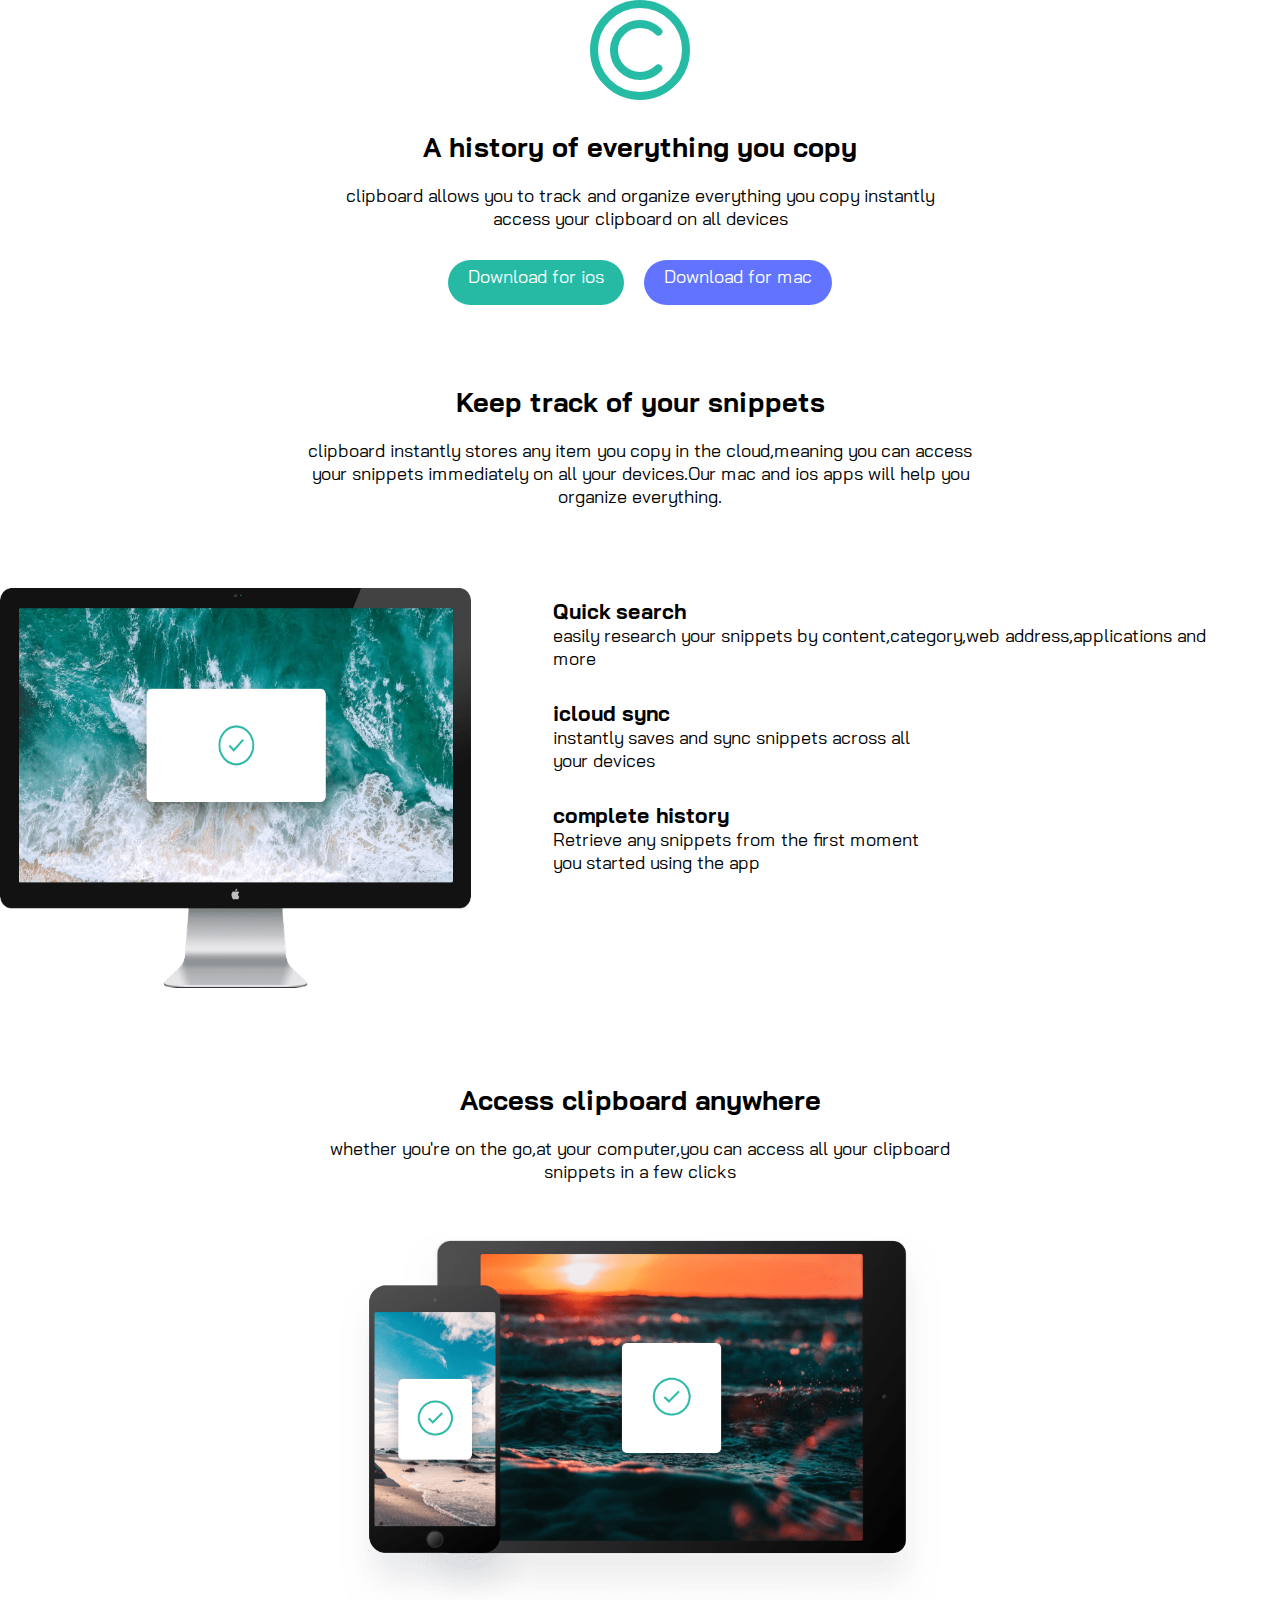
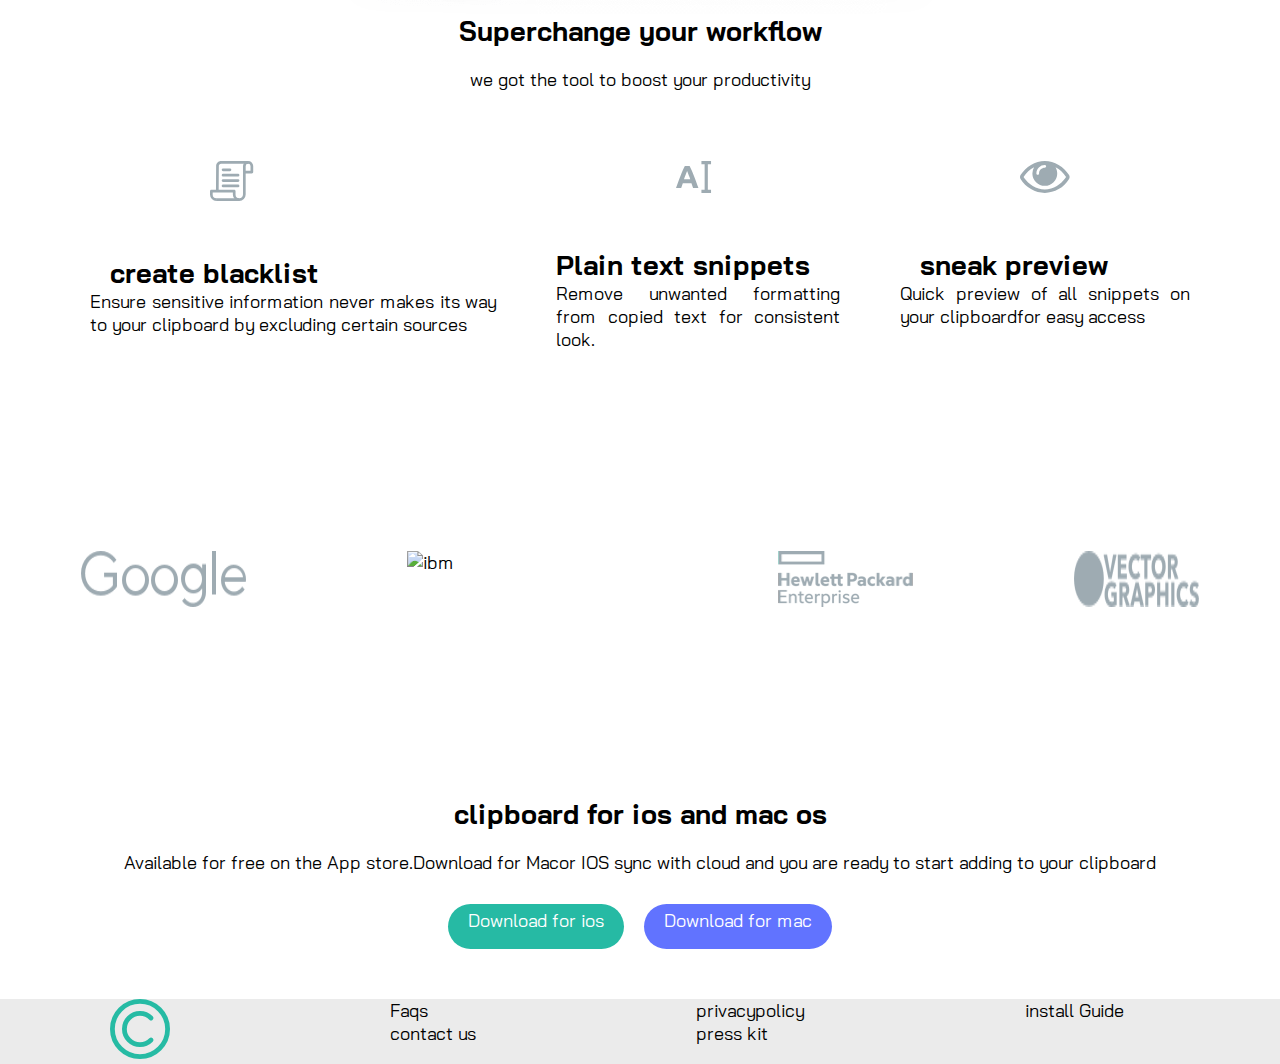
==== index.html @ 1defc910 "Add files via upload" ====
<!DOCTYPE html>
<html>
  <head>
<link href='https://fonts.googleapis.com/css?family=Bai Jamjuree' rel='stylesheet'>
    <meta http-equiv="content-type" content="text/html; charset=utf-8" />
    <meta lang="en">
    <meta name="viewport" widt="device-width,initial-scale=1">
    <link rel="stylesheet" href="index.css" type="text/css" media="all" />
    <title>clipboard landing page</title>

  </head>
  <body>
    
    <div class="container">
      <section class="inner-container">
  <img src="logo.svg" width="100px"  class="logo">
  <div class="txt">
  <h2> A history of everything you copy</h2>
  <p>clipboard allows you to track and organize everything you copy instantly <br>access your clipboard on all  devices</p>
  </div>
  <div class="btn">
  <p class="ios"><a href="classwork.html" target="_blank">Download for ios</a></p>
 <p class="mac"><a href="#">Download for mac</a></p>
 </div>
 <div class="txt">
 <h2 class="gap">Keep track of your snippets </h2>
 <p>clipboard instantly stores any item you copy in the cloud,meaning you can access <br>your snippets immediately on all your devices.Our mac and ios apps will help you<br> organize everything.</p>
    </div>
    </section>
    <section class="section2">
      <div class="computer">
   <img src="image-computer.png" height="400px" width="90%">
      </div>
      <div class="page">
    <div class="txt1" >
      <h3>Quick search</h3>
      <p> easily research your snippets by content,category,web address,applications and more</p>
    </div>
    <div class="txt1">
      <h3>icloud sync</h3>
      <p> instantly saves and sync snippets  across all<br> your devices</p>
    </div>
    <div class="txt1">
      <h3 >complete history</h3>
  <p>Retrieve any snippets from the first moment<br>  you started using the app</p>
    </div>
    </div>
    </section>
    <section class="section3">
      <div class="txt2">
  <h2>Access clipboard anywhere</h2>
     <p> whether you're on the go,at your computer,you can access all your clipboard <br>snippets in a few clicks</p>
     <img src="image-devices.png" alt="device"   class="device">
  <h2>Superchange your workflow</h2>
  <p>we got the tool to boost your productivity</p>
      </div>
    </section>
    <section class="section4">
      <div>
    <img src="icon-blacklist.svg" alt="blacklist" />
    <h2 style="margin:0px 20px">create blacklist</h2>
    <p>Ensure sensitive information never makes its way to your clipboard by excluding certain sources</p>
      </div>
<div>
     <img src="icon-text.svg" alt="text" />
     <h2 >Plain text snippets</h2>
     <p>Remove unwanted formatting from copied text for consistent look.</p>
</div>
<div >
    <img  src="icon-preview.svg" alt="preview" />
    <h2 style="margin:0px 20px">sneak preview</h2>
    <p>Quick preview of all snippets on your clipboardfor easy access</p>
</div>
    </section>
    <section class="section5">
      <div class="icon">
  <img src="logo-google.png" alt="google" />
  <img src="logo-ibm.png" alt="ibm" />
  <img src="logo-microsoft.png" alt="" />
  <img src="logo-hp.png" alt="hp" />
  <img src="logo-vector-graphics.png" alt="" />
      </div>
  <div class="txt2">
        <h2>clipboard for ios and mac os</h2>
        <p>Available for free on the App store.Download for Macor IOS sync with cloud and you are ready  to start  adding  to your clipboard</p>
        </div>
 <div class="btn">
  <p class="ios"><a href="#">Download for ios</a></p>
 <p class="mac"><a href="#">Download for mac</a></p>
 </div>
    </section>
    <footer >
    <div class=footer-logo>
      <img src="logo.svg" alt="logo" width="60px" height="60px">
    </div>
    <div>
      <p>Faqs</p>
      <p>contact us</p>
    </div>
    <div>
    <p>privacypolicy<p>  
    <p>press kit</p>
    </div>
    <div>
      install Guide
    </div>
    <div>
      <img src="icon-facebook.svg" alt="facebook" />
    <img src="icon-twitter.svg" alt="twitter" />
    <img src="icon-instagram.svg" alt="instagram" />
    </div>
    </footer>
  </div>
  </body>
</html>
---- index.css ----
*{
margin: 0;
padding: 0;
}
body{
  font-family:'Bai Jamjuree';
  font-size: 18px;
  font-weight:400,600 ;
}

.logo{
margin-right:auto;
margin-left: auto;
display: block;
margin-bottom:30px ;
}
.txt{
  text-align: center;
  margin-top: 10px;
}
.btn{

  display: flex;
  justify-content: center;
  margin-top:30px ;
  margin-bottom: 50px;
height: 45px;
}


.btn a{ 
  text-decoration: none;
  color:white;

  
}
.btn .ios{
  background-color:hsl(171, 66%, 44%);
}
.btn .mac{
 background-color:hsl(233, 100%, 69%);
}
.btn p{
  padding: 5px 20px;
  margin: 0px 10px;
  border-radius: 50px;
}

.txt p{
  margin-top: 20px;
}
.txt .gap{
  margin-top: 80px;
}
.computer{
  margin-top: 20px;
}
.section2{
  overflow: hidden;
  display:flex;
  margin-top:60px;
}
.txt1 {
  margin: 30px;
}
.txt2{
  margin-top: 90px;
  text-align: center;
}
.txt2 p{
  margin: 20px;
}
.device{
  margin-left: auto;
  margin-right: auto;
  display: block;
  margin-top:50px ;
  width: 600px;
}
@media screen only and(max-width="375px"){
.section4{
  display: block}
icon{
  display: block;
  justify-content: space-around;}
}
.section4{
  display: flex;
}
.section4 {
  margin-left: 60px;
  margin-right:60px;
  text-align: justify;
  padding:0px 0px;
 
}

.section4  div {
  display:inline-block;
  margin: 0px 30px;
}

}
.section4  h2 {
  text-align:center;
  margin: 0px 50px;
  padding: 0px 500px;
  color: red;
}
.section4 img{
margin: 50px 120px ;
padding
}
.section4 p{
  font-size: 18px;
}
.icon{
  display: flex;
  justify-content: space-around;
}
.icon img{
  margin-top: 200px;
  margin-left: 20px;
  margin-right: 20px;
  margin-bottom: 100px;
}
footer{
  width: 120%;
  display:flex;
  justify-content:space-around;
  background-color:
  rgba(60,60,60,0.1);
}
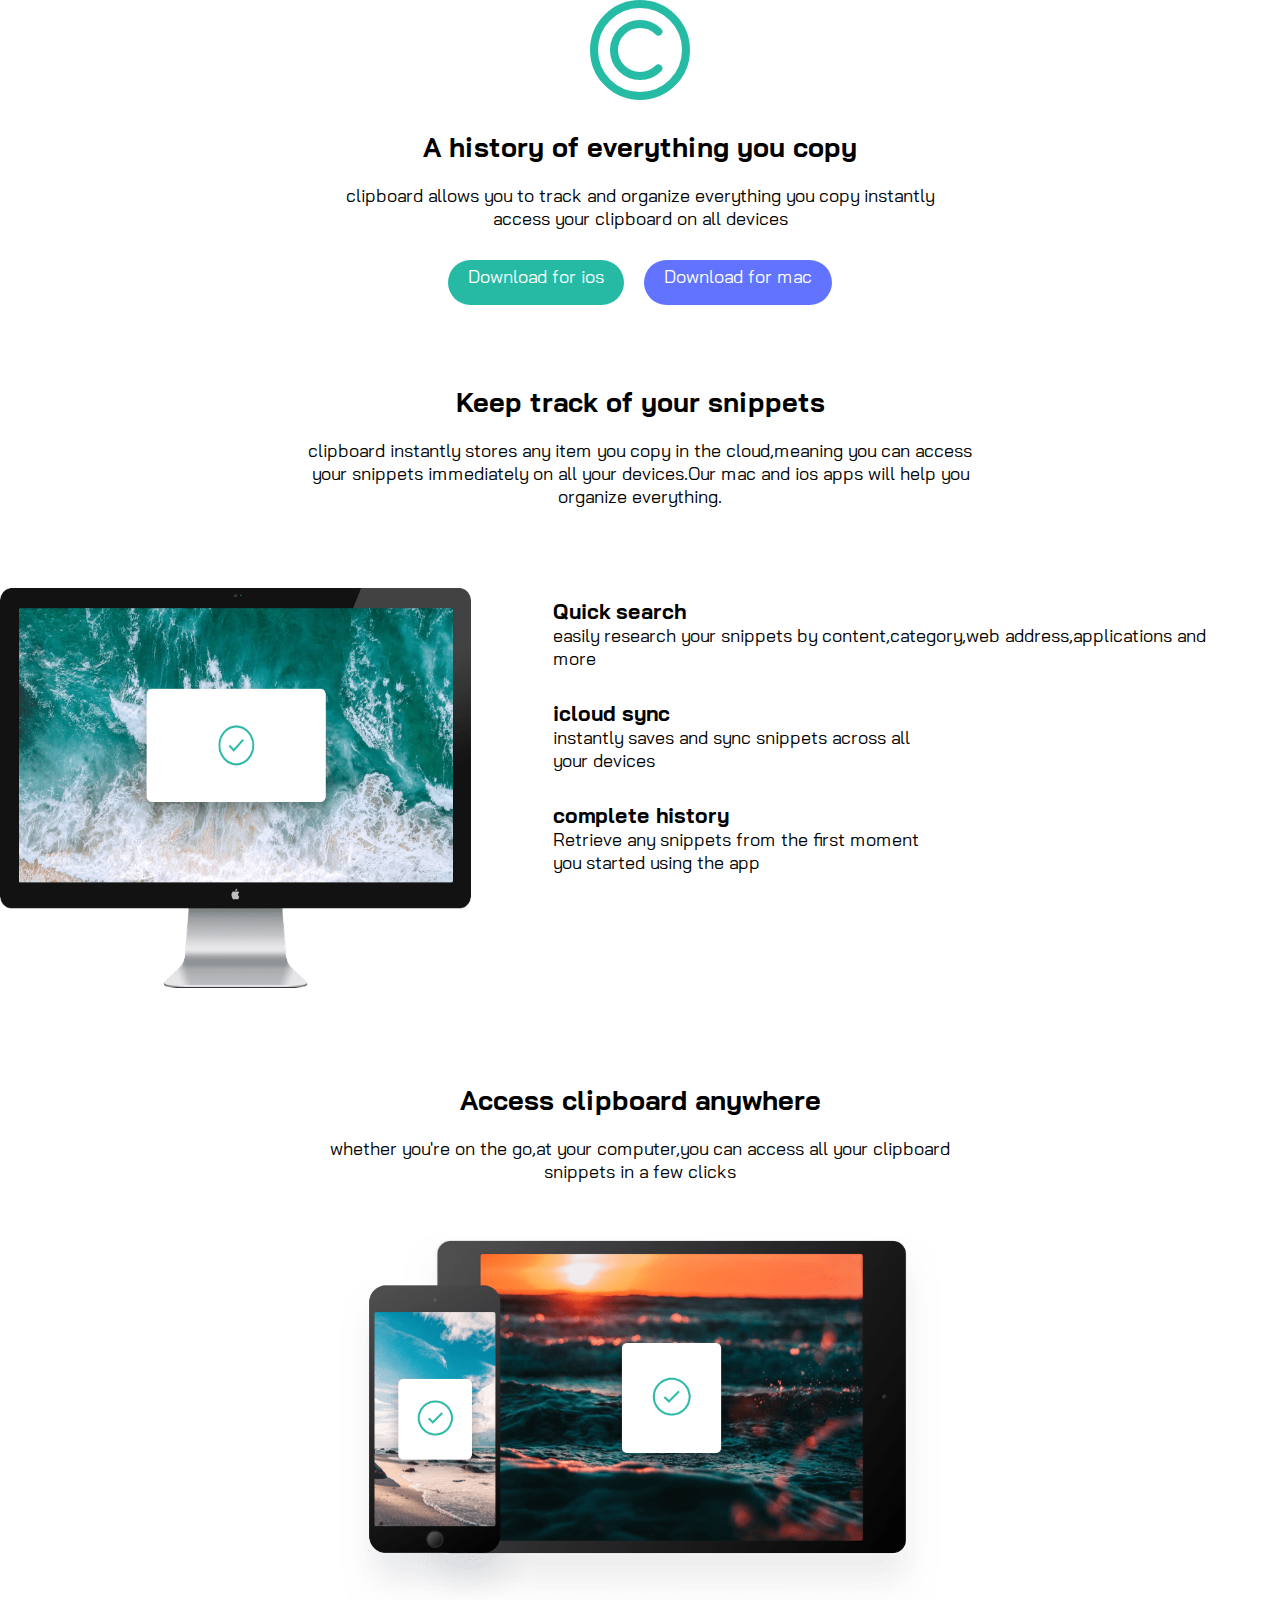
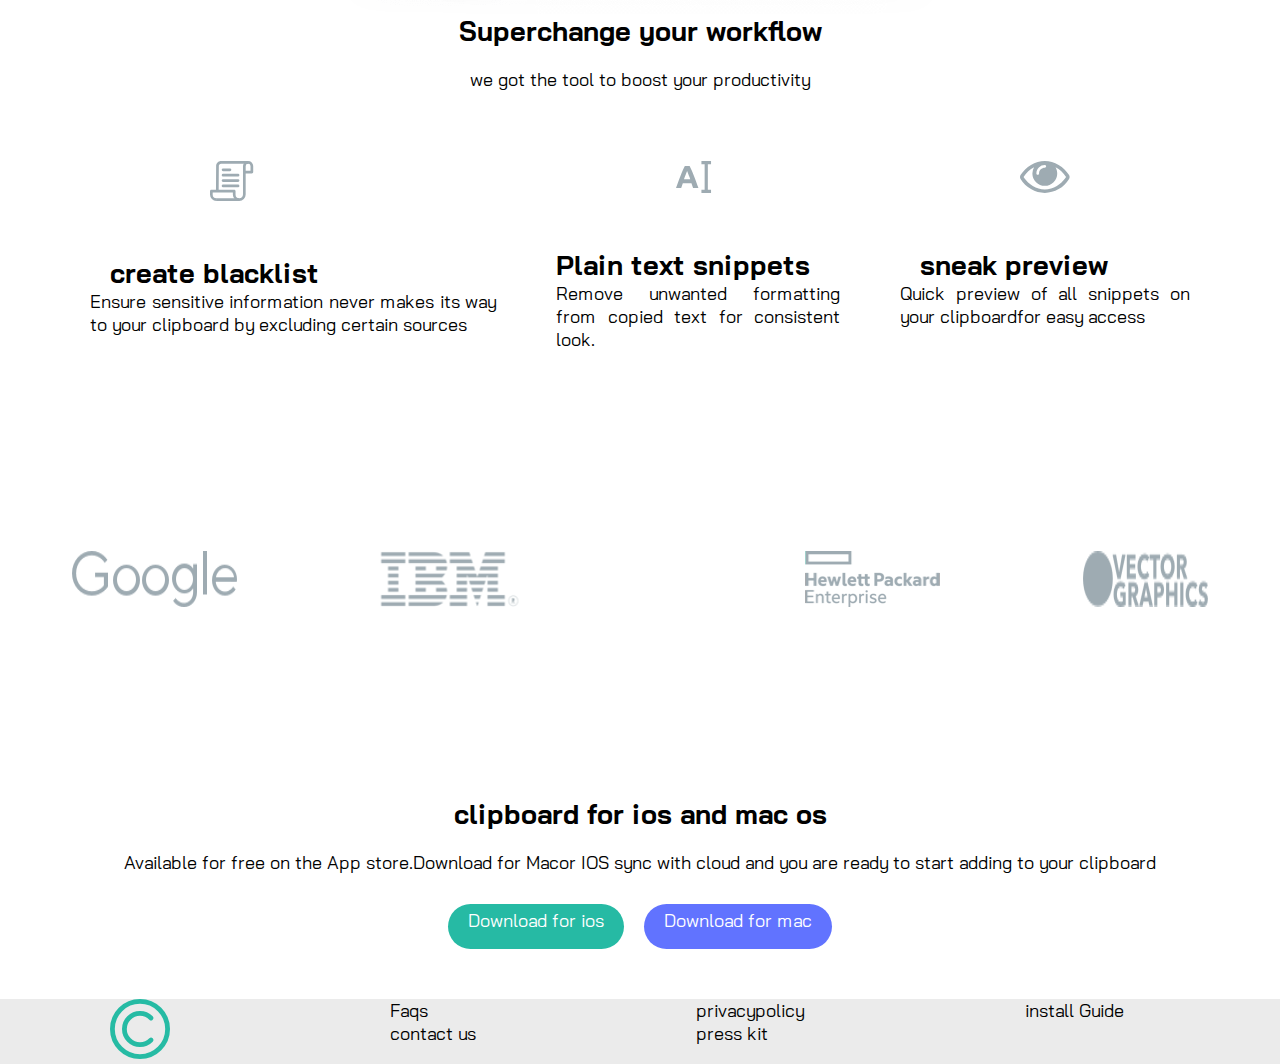
==== commit 443721a1: "Add files via upload" ====
--- a/index.html
+++ b/index.html
@@ -20,7 +20,7 @@
   </div>
   <div class="btn">
   <p class="ios"><a href="classwork.html" target="_blank">Download for ios</a></p>
- <p class="mac"><a href="#">Download for mac</a></p>
+ <p class="mac"><a href="project1.html">Download for mac</a></p>
  </div>
  <div class="txt">
  <h2 class="gap">Keep track of your snippets </h2>
